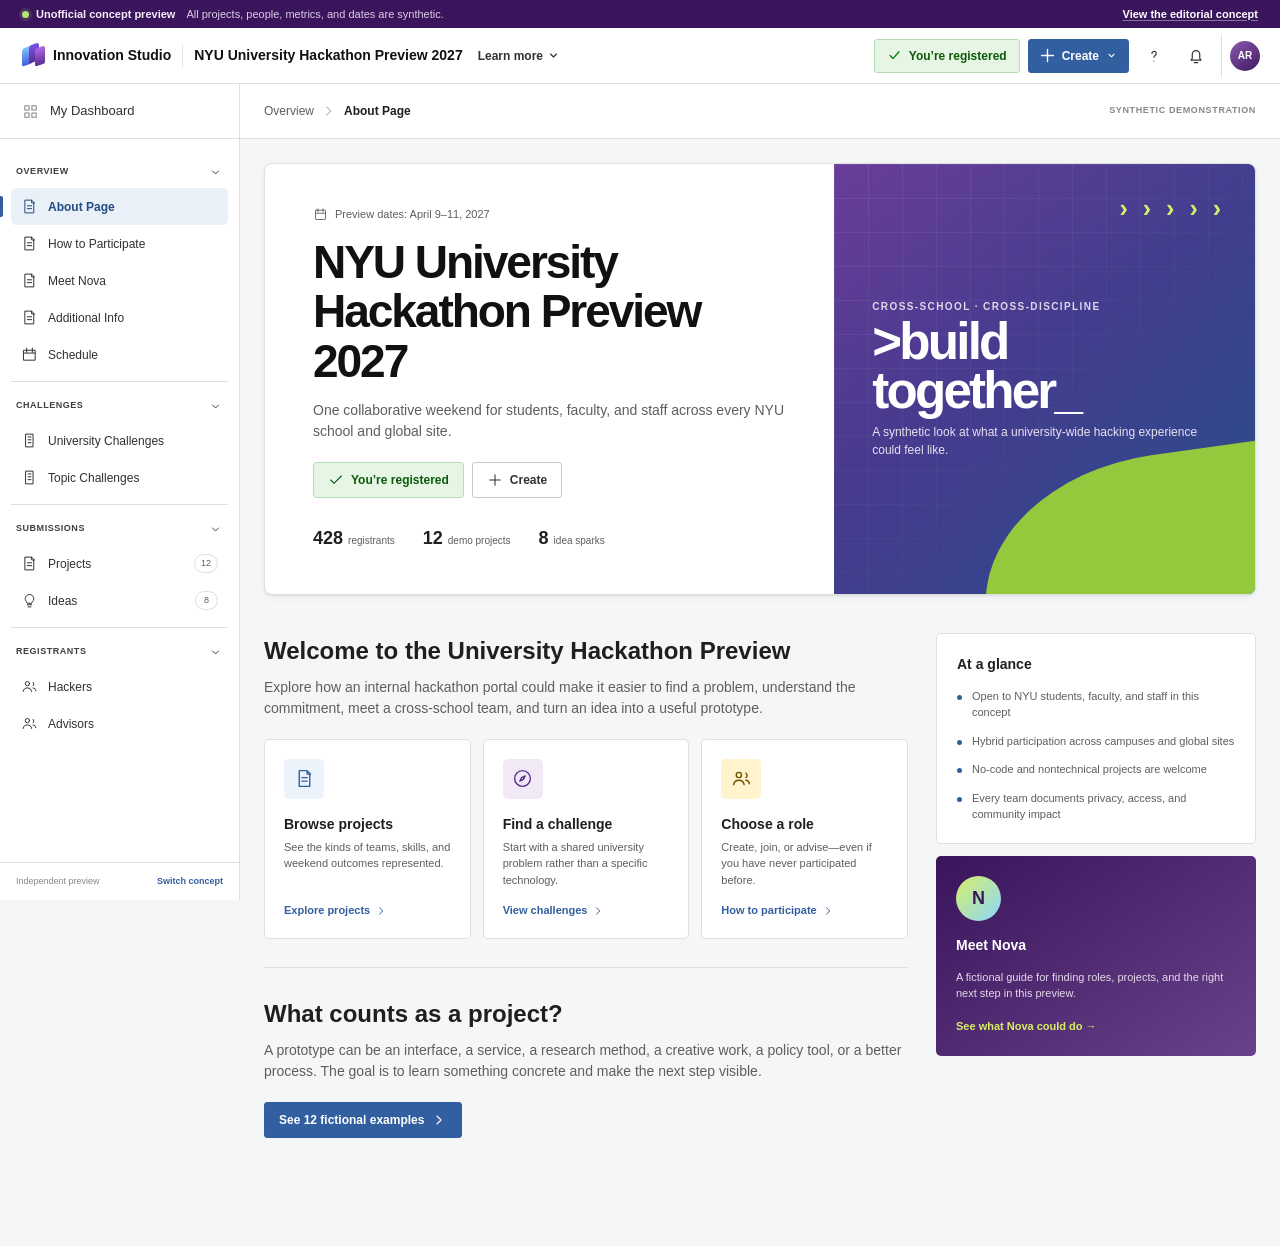
==== studio/index.html @ 0cbf2400 "Add portal-style hackathon concept Create a second, enterprise-style experience inspired by the supp" ====
<!doctype html>
<html lang="en">
  <head>
    <meta charset="UTF-8" />
    <meta name="viewport" content="width=device-width, initial-scale=1.0" />
    <meta
      name="description"
      content="An unofficial, synthetic portal-style preview of a university-wide NYU hackathon."
    />
    <meta name="theme-color" content="#ffffff" />
    <meta property="og:title" content="NYU University Hackathon — Portal Concept" />
    <meta
      property="og:description"
      content="See how a cross-NYU hackathon portal could help people discover challenges, projects, teams, and ways to participate."
    />
    <meta property="og:type" content="website" />
    <meta
      property="og:url"
      content="https://yorkerhodes3.github.io/nyu-violet-lab-preview/studio/"
    />
    <link rel="icon" href="../public/favicon.svg" type="image/svg+xml" />
    <link rel="stylesheet" href="./portal.css" />
    <title>NYU University Hackathon — Portal Concept</title>
    <script src="../app.js" defer></script>
    <script src="./portal.js" defer></script>
  </head>
  <body>
    <a class="skip-link" href="#portal-content">Skip to content</a>

    <div class="concept-strip">
      <span class="concept-strip__status">
        <span class="concept-strip__dot" aria-hidden="true"></span>
        Unofficial concept preview
      </span>
      <span class="concept-strip__detail">All projects, people, metrics, and dates are synthetic.</span>
      <a href="../">View the editorial concept</a>
    </div>

    <header class="portal-header">
      <div class="portal-header__identity">
        <a class="studio-brand" href="#overview" data-route-link="overview" aria-label="Innovation Studio home">
          <span class="studio-brand__mark" aria-hidden="true">
            <i></i><i></i><i></i>
          </span>
          <strong>Innovation Studio</strong>
        </a>
        <span class="header-divider" aria-hidden="true"></span>
        <span class="event-title">NYU University Hackathon Preview 2027</span>
        <button class="learn-menu" type="button">
          Learn more
          <svg viewBox="0 0 20 20" aria-hidden="true"><path d="m6 8 4 4 4-4" /></svg>
        </button>
      </div>

      <div class="portal-header__actions">
        <span class="registered-pill">
          <svg viewBox="0 0 20 20" aria-hidden="true"><path d="m4 10 4 4 8-9" /></svg>
          You’re registered
        </span>
        <button class="create-button" type="button">
          <svg viewBox="0 0 20 20" aria-hidden="true"><path d="M10 3v14M3 10h14" /></svg>
          Create
          <svg class="create-button__chevron" viewBox="0 0 20 20" aria-hidden="true"><path d="m6 8 4 4 4-4" /></svg>
        </button>
        <button class="header-icon" type="button" data-demo-action="help" aria-label="Help">
          <svg viewBox="0 0 24 24" aria-hidden="true">
            <path d="M9.5 9a2.6 2.6 0 1 1 4.1 2.1c-1.2.8-1.6 1.4-1.6 2.4M12 18h.01" />
          </svg>
        </button>
        <button class="header-icon" type="button" data-demo-action="notifications" aria-label="Notifications">
          <svg viewBox="0 0 24 24" aria-hidden="true">
            <path d="M6 17h12l-1.5-2.2V10a4.5 4.5 0 0 0-9 0v4.8L6 17ZM10 20h4" />
          </svg>
        </button>
        <button class="profile-button" type="button" data-demo-action="profile">
          <span class="profile-avatar" aria-hidden="true">AR</span>
          <span class="profile-copy">
            <strong>Alex Rivera</strong>
            <small>Fictional profile</small>
          </span>
          <svg viewBox="0 0 20 20" aria-hidden="true"><path d="m6 8 4 4 4-4" /></svg>
        </button>
        <button
          class="mobile-nav-button"
          type="button"
          aria-label="Open navigation"
          aria-expanded="false"
          aria-controls="portal-sidebar"
        >
          <span></span><span></span><span></span>
        </button>
      </div>
    </header>

    <div class="mobile-nav-backdrop" hidden></div>
    <aside class="portal-sidebar" id="portal-sidebar" aria-label="Hackathon navigation">
      <button class="dashboard-link" type="button" data-route="overview">
        <svg viewBox="0 0 24 24" aria-hidden="true">
          <path d="M4 4h6v6H4zM14 4h6v6h-6zM4 14h6v6H4zM14 14h6v6h-6z" />
        </svg>
        My Dashboard
      </button>

      <nav>
        <section class="nav-section">
          <button class="nav-section__heading" type="button" aria-expanded="true">
            Overview
            <svg viewBox="0 0 20 20" aria-hidden="true"><path d="m6 8 4 4 4-4" /></svg>
          </button>
          <div class="nav-section__items">
            <button class="portal-nav-link is-active" type="button" data-route="overview">
              <svg viewBox="0 0 24 24" aria-hidden="true"><path d="M6 3h9l3 3v15H6zM15 3v4h4M9 11h6M9 15h6" /></svg>
              About Page
            </button>
            <button class="portal-nav-link" type="button" data-route="participate">
              <svg viewBox="0 0 24 24" aria-hidden="true"><path d="M6 3h9l3 3v15H6zM15 3v4h4M9 11h6M9 15h6" /></svg>
              How to Participate
            </button>
            <button class="portal-nav-link" type="button" data-route="guide">
              <svg viewBox="0 0 24 24" aria-hidden="true"><path d="M6 3h9l3 3v15H6zM15 3v4h4M9 11h6M9 15h6" /></svg>
              Meet Nova
            </button>
            <button class="portal-nav-link" type="button" data-route="rules">
              <svg viewBox="0 0 24 24" aria-hidden="true"><path d="M6 3h9l3 3v15H6zM15 3v4h4M9 11h6M9 15h6" /></svg>
              Additional Info
            </button>
            <button class="portal-nav-link" type="button" data-route="schedule">
              <svg viewBox="0 0 24 24" aria-hidden="true"><path d="M4 6h16v14H4zM8 3v6M16 3v6M4 10h16" /></svg>
              Schedule
            </button>
          </div>
        </section>

        <section class="nav-section">
          <button class="nav-section__heading" type="button" aria-expanded="true">
            Challenges
            <svg viewBox="0 0 20 20" aria-hidden="true"><path d="m6 8 4 4 4-4" /></svg>
          </button>
          <div class="nav-section__items">
            <button class="portal-nav-link" type="button" data-route="challenges">
              <svg viewBox="0 0 24 24" aria-hidden="true"><path d="M7 3h10v18H7zM10 7h4M10 11h4M10 15h4" /></svg>
              University Challenges
            </button>
            <button class="portal-nav-link" type="button" data-route="topics">
              <svg viewBox="0 0 24 24" aria-hidden="true"><path d="M7 3h10v18H7zM10 7h4M10 11h4M10 15h4" /></svg>
              Topic Challenges
            </button>
          </div>
        </section>

        <section class="nav-section">
          <button class="nav-section__heading" type="button" aria-expanded="true">
            Submissions
            <svg viewBox="0 0 20 20" aria-hidden="true"><path d="m6 8 4 4 4-4" /></svg>
          </button>
          <div class="nav-section__items">
            <button class="portal-nav-link" type="button" data-route="projects">
              <svg viewBox="0 0 24 24" aria-hidden="true"><path d="M6 3h9l3 3v15H6zM15 3v4h4M9 11h6M9 15h6" /></svg>
              Projects
              <span>12</span>
            </button>
            <button class="portal-nav-link" type="button" data-route="ideas">
              <svg viewBox="0 0 24 24" aria-hidden="true"><path d="M9 18h6M10 21h4M8 14c-1.3-1.1-2-2.8-2-4.5a6 6 0 0 1 12 0c0 1.8-.8 3.5-2 4.5-.8.7-1 1.3-1 2H9c0-.7-.2-1.3-1-2Z" /></svg>
              Ideas
              <span>8</span>
            </button>
          </div>
        </section>

        <section class="nav-section">
          <button class="nav-section__heading" type="button" aria-expanded="true">
            Registrants
            <svg viewBox="0 0 20 20" aria-hidden="true"><path d="m6 8 4 4 4-4" /></svg>
          </button>
          <div class="nav-section__items">
            <button class="portal-nav-link" type="button" data-route="people">
              <svg viewBox="0 0 24 24" aria-hidden="true">
                <circle cx="9" cy="8" r="3" /><path d="M3 19c.6-3.2 2.4-5 6-5s5.4 1.8 6 5M17 6a3 3 0 0 1 0 5M17 14c2.4.2 3.7 1.7 4 4" />
              </svg>
              Hackers
            </button>
            <button class="portal-nav-link" type="button" data-route="advisors">
              <svg viewBox="0 0 24 24" aria-hidden="true">
                <circle cx="9" cy="8" r="3" /><path d="M3 19c.6-3.2 2.4-5 6-5s5.4 1.8 6 5M17 6a3 3 0 0 1 0 5M17 14c2.4.2 3.7 1.7 4 4" />
              </svg>
              Advisors
            </button>
          </div>
        </section>
      </nav>

      <div class="sidebar-footer">
        <span>Independent preview</span>
        <a href="../">Switch concept</a>
      </div>
    </aside>

    <main class="portal-main" id="portal-content">
      <div class="breadcrumb-bar" aria-label="Breadcrumb">
        <div id="breadcrumbs"></div>
        <span class="demo-label">Synthetic demonstration</span>
      </div>
      <div class="portal-view" id="portal-view" aria-live="polite"></div>
    </main>

    <dialog class="portal-dialog" id="create-dialog" aria-labelledby="create-dialog-title">
      <button class="dialog-close" type="button" aria-label="Close dialog">
        <svg viewBox="0 0 24 24" aria-hidden="true"><path d="m6 6 12 12M18 6 6 18" /></svg>
      </button>
      <span class="dialog-eyebrow">Create — preview</span>
      <h2 id="create-dialog-title">What would you like to start?</h2>
      <p>This demonstration shows the entry points without creating or sending anything.</p>
      <div class="create-options">
        <button type="button" data-create-type="project">
          <span class="create-options__icon">
            <svg viewBox="0 0 24 24" aria-hidden="true"><path d="M12 4v16M4 12h16" /></svg>
          </span>
          <span><strong>New project</strong><small>Bring a weekend-sized problem and invite a team.</small></span>
          <svg viewBox="0 0 24 24" aria-hidden="true"><path d="m9 18 6-6-6-6" /></svg>
        </button>
        <button type="button" data-create-type="idea">
          <span class="create-options__icon create-options__icon--idea">
            <svg viewBox="0 0 24 24" aria-hidden="true"><path d="M9 18h6M10 21h4M8 14c-1.3-1.1-2-2.8-2-4.5a6 6 0 0 1 12 0c0 1.8-.8 3.5-2 4.5-.8.7-1 1.3-1 2H9c0-.7-.2-1.3-1-2Z" /></svg>
          </span>
          <span><strong>New idea</strong><small>Share a spark that another team could develop.</small></span>
          <svg viewBox="0 0 24 24" aria-hidden="true"><path d="m9 18 6-6-6-6" /></svg>
        </button>
      </div>
      <p class="dialog-footnote">All actions in this concept are illustrative.</p>
    </dialog>

    <dialog
      class="portal-dialog portal-dialog--project"
      id="project-dialog"
      aria-labelledby="portal-project-dialog-title"
    >
      <button class="dialog-close" type="button" aria-label="Close project details">
        <svg viewBox="0 0 24 24" aria-hidden="true"><path d="m6 6 12 12M18 6 6 18" /></svg>
      </button>
      <div id="project-dialog-content"></div>
    </dialog>

    <div class="portal-toast" role="status" aria-live="polite">
      <svg viewBox="0 0 24 24" aria-hidden="true"><path d="m5 12 4 4L19 6" /></svg>
      <span></span>
    </div>
  </body>
</html>
---- studio/portal.css ----
:root {
  --brand: #5c2d91;
  --brand-dark: #3b155c;
  --brand-soft: #f1eaf6;
  --blue: #315f9f;
  --blue-dark: #244b82;
  --blue-soft: #edf3fb;
  --green: #107c10;
  --green-soft: #e7f5e5;
  --amber: #a15c00;
  --amber-soft: #fff4ce;
  --ink: #201f1e;
  --text: #323130;
  --muted: #605e5c;
  --quiet: #8a8886;
  --line: #e1dfdd;
  --line-strong: #c8c6c4;
  --canvas: #f5f6f8;
  --white: #ffffff;
  --strip-height: 28px;
  --header-height: 56px;
  --sidebar-width: 240px;
  --shadow-sm: 0 1px 2px rgba(0, 0, 0, 0.08), 0 3px 10px rgba(0, 0, 0, 0.04);
  --shadow-md: 0 8px 28px rgba(20, 10, 30, 0.13);
}

* {
  box-sizing: border-box;
}

html {
  scroll-behavior: smooth;
}

body {
  margin: 0;
  color: var(--text);
  background: var(--canvas);
  font-family: "Segoe UI", Arial, sans-serif;
  font-size: 14px;
  line-height: 1.5;
  -webkit-font-smoothing: antialiased;
}

body.dialog-open,
body.mobile-nav-open {
  overflow: hidden;
}

button,
input,
select {
  color: inherit;
  font: inherit;
}

button,
a {
  -webkit-tap-highlight-color: transparent;
}

button {
  cursor: pointer;
}

a {
  color: inherit;
  text-decoration: none;
}

svg {
  display: block;
}

.skip-link {
  position: fixed;
  z-index: 1000;
  top: 4px;
  left: 8px;
  padding: 7px 12px;
  color: #fff;
  background: #000;
  transform: translateY(-140%);
}

.skip-link:focus {
  transform: translateY(0);
}

.portal-visually-hidden {
  position: absolute;
  width: 1px;
  height: 1px;
  padding: 0;
  margin: -1px;
  overflow: hidden;
  clip: rect(0, 0, 0, 0);
  white-space: nowrap;
  border: 0;
}

.concept-strip {
  position: fixed;
  z-index: 100;
  top: 0;
  right: 0;
  left: 0;
  display: flex;
  align-items: center;
  height: var(--strip-height);
  padding: 0 22px;
  color: #f4eef8;
  background: var(--brand-dark);
  font-size: 11px;
  gap: 11px;
}

.concept-strip__status {
  display: inline-flex;
  align-items: center;
  font-weight: 700;
  gap: 7px;
}

.concept-strip__dot {
  width: 7px;
  height: 7px;
  background: #b6e37a;
  border-radius: 50%;
  box-shadow: 0 0 0 3px rgba(182, 227, 122, 0.13);
}

.concept-strip__detail {
  color: #dbcee5;
}

.concept-strip a {
  margin-left: auto;
  color: #fff;
  font-weight: 600;
  text-decoration: underline;
  text-decoration-color: rgba(255, 255, 255, 0.4);
  text-underline-offset: 2px;
}

.concept-strip a:hover {
  text-decoration-color: #fff;
}

.portal-header {
  position: fixed;
  z-index: 90;
  top: var(--strip-height);
  right: 0;
  left: 0;
  display: flex;
  align-items: center;
  justify-content: space-between;
  height: var(--header-height);
  padding: 0 18px 0 22px;
  background: rgba(255, 255, 255, 0.97);
  border-bottom: 1px solid var(--line);
  backdrop-filter: blur(12px);
}

.portal-header__identity,
.portal-header__actions,
.studio-brand,
.profile-button {
  display: flex;
  align-items: center;
}

.portal-header__identity {
  min-width: 0;
  gap: 11px;
}

.studio-brand {
  flex: 0 0 auto;
  gap: 8px;
}

.studio-brand__mark {
  position: relative;
  display: block;
  width: 23px;
  height: 23px;
}

.studio-brand__mark i {
  position: absolute;
  width: 10px;
  height: 18px;
  background: linear-gradient(180deg, #7952e8, #5c2d91);
  border-radius: 3px 3px 2px 2px;
  transform: skewY(-18deg);
}

.studio-brand__mark i:nth-child(1) {
  top: 3px;
  left: 0;
  background: linear-gradient(180deg, #7fc5ff, #4659dd);
}

.studio-brand__mark i:nth-child(2) {
  top: 0;
  left: 7px;
}

.studio-brand__mark i:nth-child(3) {
  top: 3px;
  right: 0;
  background: linear-gradient(180deg, #af69e8, #5c2d91);
}

.studio-brand strong {
  color: #111;
  font-size: 14px;
  font-weight: 650;
  white-space: nowrap;
}

.header-divider {
  width: 1px;
  height: 22px;
  background: var(--line);
}

.event-title {
  overflow: hidden;
  color: #111;
  font-weight: 650;
  text-overflow: ellipsis;
  white-space: nowrap;
}

.learn-menu {
  display: inline-flex;
  align-items: center;
  padding: 6px 4px;
  color: var(--text);
  background: transparent;
  border: 0;
  font-size: 12px;
  font-weight: 600;
  gap: 3px;
}

.learn-menu:hover {
  color: var(--brand);
}

.learn-menu svg,
.profile-button > svg {
  width: 15px;
  fill: none;
  stroke: currentColor;
  stroke-linecap: round;
  stroke-linejoin: round;
  stroke-width: 1.5;
}

.portal-header__actions {
  flex: 0 0 auto;
  gap: 8px;
}

.registered-pill {
  display: inline-flex;
  align-items: center;
  height: 34px;
  padding: 0 12px;
  color: #0b5a0b;
  background: var(--green-soft);
  border: 1px solid #b7ddb4;
  border-radius: 3px;
  font-size: 12px;
  font-weight: 600;
  gap: 7px;
}

.registered-pill svg {
  width: 15px;
  fill: none;
  stroke: var(--green);
  stroke-linecap: round;
  stroke-linejoin: round;
  stroke-width: 1.7;
}

.create-button {
  display: inline-flex;
  align-items: center;
  height: 34px;
  padding: 0 10px;
  color: #fff;
  background: var(--blue);
  border: 1px solid var(--blue);
  border-radius: 3px;
  font-size: 12px;
  font-weight: 650;
  gap: 6px;
}

.create-button:hover {
  background: var(--blue-dark);
}

.create-button svg {
  width: 17px;
  fill: none;
  stroke: currentColor;
  stroke-linecap: round;
  stroke-linejoin: round;
  stroke-width: 1.6;
}

.create-button .create-button__chevron {
  width: 13px;
}

.header-icon {
  display: grid;
  width: 34px;
  height: 34px;
  padding: 0;
  color: var(--text);
  background: transparent;
  border: 0;
  border-radius: 3px;
  place-items: center;
}

.header-icon:hover {
  background: var(--canvas);
}

.header-icon svg {
  width: 20px;
  fill: none;
  stroke: currentColor;
  stroke-linecap: round;
  stroke-linejoin: round;
  stroke-width: 1.4;
}

.profile-button {
  height: 42px;
  padding: 0 2px 0 8px;
  background: transparent;
  border: 0;
  border-left: 1px solid var(--line);
  gap: 7px;
}

.profile-button:hover {
  background: var(--canvas);
}

.profile-avatar {
  display: grid;
  width: 30px;
  height: 30px;
  color: #fff;
  background: linear-gradient(145deg, #8b5bb1, #3e175d);
  border-radius: 50%;
  font-size: 10px;
  font-weight: 700;
  place-items: center;
}

.profile-copy {
  display: flex;
  align-items: flex-start;
  flex-direction: column;
}

.profile-copy strong {
  font-size: 11px;
  font-weight: 650;
  line-height: 1.2;
}

.profile-copy small {
  color: var(--quiet);
  font-size: 9px;
}

.mobile-nav-button {
  display: none;
  width: 36px;
  height: 36px;
  padding: 8px;
  background: #fff;
  border: 1px solid var(--line);
  border-radius: 3px;
}

.mobile-nav-button span {
  display: block;
  width: 18px;
  height: 1.5px;
  margin: 3.5px auto;
  background: var(--text);
}

.mobile-nav-backdrop {
  position: fixed;
  z-index: 75;
  inset: calc(var(--strip-height) + var(--header-height)) 0 0 0;
  background: rgba(0, 0, 0, 0.35);
}

.portal-sidebar {
  position: fixed;
  z-index: 80;
  top: calc(var(--strip-height) + var(--header-height));
  bottom: 0;
  left: 0;
  display: flex;
  width: var(--sidebar-width);
  overflow: hidden auto;
  background: #fff;
  border-right: 1px solid var(--line);
  flex-direction: column;
}

.dashboard-link {
  display: flex;
  align-items: center;
  min-height: 55px;
  padding: 0 22px;
  color: var(--text);
  background: #fff;
  border: 0;
  border-bottom: 1px solid var(--line);
  font-size: 13px;
  gap: 11px;
}

.dashboard-link:hover {
  background: var(--canvas);
}

.dashboard-link svg {
  width: 17px;
  fill: none;
  stroke: var(--quiet);
  stroke-linecap: round;
  stroke-linejoin: round;
  stroke-width: 1.5;
}

.portal-sidebar nav {
  padding: 9px 11px 20px;
}

.nav-section {
  padding-top: 8px;
  border-bottom: 1px solid var(--line);
}

.nav-section:last-child {
  border-bottom: 0;
}

.nav-section__heading {
  display: flex;
  align-items: center;
  justify-content: space-between;
  width: 100%;
  min-height: 32px;
  padding: 0 5px;
  color: #413f3d;
  background: transparent;
  border: 0;
  font-size: 9px;
  font-weight: 700;
  letter-spacing: 0.06em;
  text-transform: uppercase;
}

.nav-section__heading svg {
  width: 15px;
  fill: none;
  stroke: currentColor;
  stroke-linecap: round;
  stroke-linejoin: round;
  stroke-width: 1.3;
  transition: transform 140ms ease;
}

.nav-section__heading[aria-expanded="false"] svg {
  transform: rotate(-90deg);
}

.nav-section__items {
  padding-bottom: 8px;
}

.nav-section__items[hidden] {
  display: none;
}

.portal-nav-link {
  position: relative;
  display: flex;
  align-items: center;
  width: 100%;
  min-height: 37px;
  padding: 0 10px;
  color: var(--text);
  background: transparent;
  border: 0;
  border-radius: 5px;
  font-size: 12px;
  text-align: left;
  gap: 10px;
}

.portal-nav-link::before {
  position: absolute;
  top: 8px;
  bottom: 8px;
  left: -11px;
  width: 3px;
  background: transparent;
  border-radius: 0 2px 2px 0;
  content: "";
}

.portal-nav-link:hover {
  color: var(--blue-dark);
  background: #f5f7fb;
}

.portal-nav-link.is-active {
  color: var(--blue-dark);
  background: #eaf0f8;
  font-weight: 600;
}

.portal-nav-link.is-active::before {
  background: var(--blue);
}

.portal-nav-link svg {
  width: 17px;
  flex: 0 0 17px;
  fill: none;
  stroke: currentColor;
  stroke-linecap: round;
  stroke-linejoin: round;
  stroke-width: 1.4;
}

.portal-nav-link > span {
  min-width: 23px;
  margin-left: auto;
  padding: 0 6px;
  color: var(--muted);
  background: rgba(255, 255, 255, 0.8);
  border: 1px solid var(--line);
  border-radius: 10px;
  font-size: 9px;
  line-height: 17px;
  text-align: center;
}

.sidebar-footer {
  display: flex;
  align-items: center;
  justify-content: space-between;
  margin-top: auto;
  padding: 12px 16px;
  color: var(--quiet);
  border-top: 1px solid var(--line);
  font-size: 9px;
}

.sidebar-footer a {
  color: var(--blue);
  font-weight: 600;
}

.portal-main {
  min-height: calc(100vh - var(--strip-height) - var(--header-height));
  margin-top: calc(var(--strip-height) + var(--header-height));
  margin-left: var(--sidebar-width);
}

.breadcrumb-bar {
  position: sticky;
  z-index: 35;
  top: calc(var(--strip-height) + var(--header-height));
  display: flex;
  align-items: center;
  justify-content: space-between;
  height: 55px;
  padding: 0 24px;
  background: rgba(255, 255, 255, 0.96);
  border-bottom: 1px solid var(--line);
  backdrop-filter: blur(9px);
}

#breadcrumbs {
  display: flex;
  align-items: center;
  color: var(--muted);
  font-size: 12px;
  gap: 8px;
}

#breadcrumbs svg {
  width: 14px;
  fill: none;
  stroke: var(--quiet);
  stroke-linecap: round;
  stroke-linejoin: round;
  stroke-width: 1.5;
}

#breadcrumbs strong {
  color: var(--ink);
  font-weight: 650;
}

.demo-label {
  color: var(--quiet);
  font-size: 9px;
  font-weight: 650;
  letter-spacing: 0.07em;
  text-transform: uppercase;
}

.portal-view {
  min-height: calc(100vh - var(--strip-height) - var(--header-height) - 55px);
}

.view-container {
  max-width: 1540px;
  margin: 0 auto;
  padding: 30px 24px 62px;
}

.page-heading {
  display: flex;
  align-items: flex-end;
  justify-content: space-between;
  margin-bottom: 28px;
  gap: 30px;
}

.page-heading h1 {
  margin: 0 0 9px;
  color: var(--ink);
  font-size: 26px;
  font-weight: 600;
  letter-spacing: -0.025em;
  line-height: 1.2;
}

.page-heading p {
  max-width: 760px;
  margin: 0;
  color: var(--muted);
  font-size: 13px;
}

.synthetic-note {
  display: inline-flex;
  align-items: center;
  flex: 0 0 auto;
  min-height: 32px;
  padding: 0 11px;
  color: #6d4a00;
  background: var(--amber-soft);
  border: 1px solid #e6d18a;
  border-radius: 3px;
  font-size: 10px;
  font-weight: 600;
  gap: 6px;
}

.synthetic-note svg {
  width: 15px;
  fill: none;
  stroke: currentColor;
  stroke-linecap: round;
  stroke-linejoin: round;
  stroke-width: 1.6;
}

.overview-view {
  padding: 24px;
}

.event-hero {
  display: grid;
  min-height: 320px;
  overflow: hidden;
  background: #fff;
  border: 1px solid var(--line);
  border-radius: 8px;
  box-shadow: var(--shadow-sm);
  grid-template-columns: minmax(520px, 1.25fr) minmax(380px, 0.75fr);
}

.event-hero__content {
  display: flex;
  justify-content: center;
  padding: 42px 48px;
  flex-direction: column;
}

.event-date {
  display: inline-flex;
  align-items: center;
  margin-bottom: 15px;
  color: var(--muted);
  font-size: 11px;
  gap: 7px;
}

.event-date svg {
  width: 15px;
  fill: none;
  stroke: currentColor;
  stroke-linecap: round;
  stroke-linejoin: round;
  stroke-width: 1.4;
}

.event-hero h1 {
  margin: 0;
  color: #111;
  font-size: clamp(32px, 3.6vw, 49px);
  font-weight: 650;
  letter-spacing: -0.045em;
  line-height: 1.08;
}

.event-hero__subtitle {
  max-width: 680px;
  margin: 13px 0 20px;
  color: var(--muted);
  font-size: 14px;
}

.event-hero__actions {
  display: flex;
  gap: 8px;
}

.portal-button {
  display: inline-flex;
  align-items: center;
  justify-content: center;
  min-height: 36px;
  padding: 0 14px;
  border: 1px solid transparent;
  border-radius: 3px;
  font-size: 12px;
  font-weight: 650;
  gap: 7px;
}

.portal-button svg {
  width: 16px;
  fill: none;
  stroke: currentColor;
  stroke-linecap: round;
  stroke-linejoin: round;
  stroke-width: 1.6;
}

.portal-button--primary {
  color: #fff;
  background: var(--blue);
  border-color: var(--blue);
}

.portal-button--primary:hover {
  background: var(--blue-dark);
}

.portal-button--secondary {
  color: var(--text);
  background: #fff;
  border-color: var(--line-strong);
}

.portal-button--secondary:hover {
  background: var(--canvas);
}

.portal-button--registered {
  color: #0b5a0b;
  background: var(--green-soft);
  border-color: #b7ddb4;
}

.event-metrics {
  display: flex;
  margin-top: 27px;
  gap: 28px;
}

.event-metrics div {
  display: flex;
  align-items: baseline;
  gap: 5px;
}

.event-metrics strong {
  color: var(--ink);
  font-size: 18px;
}

.event-metrics span {
  color: var(--muted);
  font-size: 10px;
}

.event-hero__art {
  position: relative;
  display: flex;
  justify-content: center;
  padding: 38px;
  overflow: hidden;
  color: #fff;
  background:
    linear-gradient(145deg, rgba(255, 255, 255, 0.08), transparent 45%),
    linear-gradient(135deg, #5c2d91, #274e8b);
  flex-direction: column;
}

.event-hero__art::before {
  position: absolute;
  inset: 0;
  background-image:
    linear-gradient(rgba(255, 255, 255, 0.08) 1px, transparent 1px),
    linear-gradient(90deg, rgba(255, 255, 255, 0.08) 1px, transparent 1px);
  background-size: 34px 34px;
  content: "";
  mask-image: linear-gradient(135deg, #000, transparent 80%);
}

.event-hero__art::after {
  position: absolute;
  right: -100px;
  bottom: -130px;
  width: 370px;
  height: 270px;
  background: #95c93d;
  border-radius: 50% 0 0;
  content: "";
  transform: rotate(-8deg);
}

.hero-chevron-row {
  position: absolute;
  z-index: 1;
  top: 26px;
  right: 30px;
  color: #d7ef66;
  font-size: 25px;
  font-weight: 800;
  letter-spacing: 0.16em;
}

.event-hero__art p,
.event-hero__art strong,
.event-hero__art small {
  position: relative;
  z-index: 1;
}

.event-hero__art small {
  color: #e1d7ea;
  font-size: 10px;
  font-weight: 700;
  letter-spacing: 0.14em;
  text-transform: uppercase;
}

.event-hero__art strong {
  margin: 4px 0 7px;
  font-size: clamp(36px, 4vw, 58px);
  font-weight: 650;
  letter-spacing: -0.055em;
  line-height: 0.95;
}

.event-hero__art p {
  max-width: 340px;
  margin: 0;
  color: #e8e1ee;
  font-size: 12px;
}

.overview-body {
  display: grid;
  max-width: 1540px;
  margin: 0 auto;
  padding: 38px 0 56px;
  grid-template-columns: minmax(0, 1fr) 320px;
  gap: 28px;
}

.overview-main {
  min-width: 0;
}

.overview-section {
  padding-bottom: 28px;
}

.overview-section + .overview-section {
  padding-top: 28px;
  border-top: 1px solid var(--line);
}

.overview-section h2 {
  margin: 0 0 8px;
  color: var(--ink);
  font-size: 24px;
  font-weight: 600;
}

.overview-section > p {
  max-width: 900px;
  margin: 0 0 20px;
  color: var(--muted);
}

.quick-start-grid {
  display: grid;
  grid-template-columns: repeat(3, minmax(0, 1fr));
  gap: 12px;
}

.quick-start-card {
  display: flex;
  min-height: 165px;
  padding: 19px;
  background: #fff;
  border: 1px solid var(--line);
  border-radius: 5px;
  flex-direction: column;
  transition:
    box-shadow 150ms ease,
    border-color 150ms ease;
}

.quick-start-card:hover {
  border-color: #b8c8df;
  box-shadow: var(--shadow-sm);
}

.quick-start-card__icon {
  display: grid;
  width: 40px;
  height: 40px;
  margin-bottom: 15px;
  color: var(--blue);
  background: var(--blue-soft);
  border-radius: 5px;
  place-items: center;
}

.quick-start-card:nth-child(2) .quick-start-card__icon {
  color: var(--brand);
  background: var(--brand-soft);
}

.quick-start-card:nth-child(3) .quick-start-card__icon {
  color: #6e5400;
  background: var(--amber-soft);
}

.quick-start-card__icon svg {
  width: 21px;
  fill: none;
  stroke: currentColor;
  stroke-linecap: round;
  stroke-linejoin: round;
  stroke-width: 1.6;
}

.quick-start-card h3 {
  margin: 0 0 4px;
  color: var(--ink);
  font-size: 14px;
}

.quick-start-card p {
  margin: 0 0 14px;
  color: var(--muted);
  font-size: 11px;
}

.quick-start-card button {
  display: inline-flex;
  align-items: center;
  align-self: flex-start;
  margin-top: auto;
  padding: 0;
  color: var(--blue);
  background: none;
  border: 0;
  font-size: 11px;
  font-weight: 650;
  gap: 4px;
}

.quick-start-card button:hover {
  text-decoration: underline;
}

.quick-start-card button svg {
  width: 14px;
  fill: none;
  stroke: currentColor;
  stroke-width: 1.7;
}

.overview-aside {
  display: flex;
  gap: 12px;
  flex-direction: column;
}

.info-panel {
  padding: 20px;
  background: #fff;
  border: 1px solid var(--line);
  border-radius: 5px;
}

.info-panel h3 {
  margin: 0 0 13px;
  color: var(--ink);
  font-size: 14px;
}

.info-panel ul {
  display: grid;
  margin: 0;
  padding: 0;
  list-style: none;
  gap: 12px;
}

.info-panel li {
  position: relative;
  padding-left: 15px;
  color: var(--muted);
  font-size: 11px;
}

.info-panel li::before {
  position: absolute;
  top: 7px;
  left: 0;
  width: 5px;
  height: 5px;
  background: var(--blue);
  border-radius: 50%;
  content: "";
}

.info-panel--nova {
  color: #fff;
  background: linear-gradient(145deg, var(--brand-dark), #68438a);
  border: 0;
}

.info-panel--nova h3 {
  color: #fff;
}

.nova-avatar {
  display: grid;
  width: 45px;
  height: 45px;
  margin-bottom: 14px;
  color: var(--brand-dark);
  background: linear-gradient(135deg, #d7ef66, #8cd7ff);
  border-radius: 50%;
  font-size: 18px;
  font-weight: 700;
  place-items: center;
}

.info-panel--nova p {
  margin: 0 0 13px;
  color: #e4d9ea;
  font-size: 11px;
}

.info-panel--nova button {
  padding: 0;
  color: #d7ef66;
  background: none;
  border: 0;
  font-size: 11px;
  font-weight: 650;
}

.project-tools {
  margin-bottom: 18px;
}

.portal-search-row {
  display: grid;
  grid-template-columns: 1fr auto auto;
  gap: 9px;
}

.portal-search {
  display: flex;
  align-items: center;
  height: 40px;
  padding: 0 12px;
  background: #fff;
  border: 1px solid var(--line-strong);
  border-radius: 3px;
  gap: 8px;
}

.portal-search:focus-within {
  border-color: var(--blue);
  box-shadow: 0 0 0 1px var(--blue);
}

.portal-search svg {
  width: 17px;
  flex: 0 0 17px;
  fill: none;
  stroke: var(--muted);
  stroke-linecap: round;
  stroke-width: 1.5;
}

.portal-search input {
  width: 100%;
  height: 100%;
  background: transparent;
  border: 0;
  outline: 0;
}

.portal-search input::placeholder {
  color: var(--quiet);
}

.portal-filter-button {
  display: inline-flex;
  align-items: center;
  justify-content: center;
  min-width: 92px;
  padding: 0 12px;
  background: #fff;
  border: 1px solid var(--line-strong);
  border-radius: 3px;
  font-size: 12px;
  gap: 6px;
}

.portal-filter-button:hover {
  background: var(--canvas);
}

.portal-filter-button svg {
  width: 16px;
  fill: none;
  stroke: currentColor;
  stroke-linecap: round;
  stroke-linejoin: round;
  stroke-width: 1.5;
}

.portal-filter-button span {
  display: grid;
  min-width: 18px;
  height: 18px;
  color: #fff;
  background: var(--blue);
  border-radius: 9px;
  font-size: 9px;
  place-items: center;
}

.clear-search-button {
  color: var(--blue);
  background: transparent;
  border: 0;
  font-size: 11px;
  font-weight: 600;
}

.clear-search-button:hover {
  text-decoration: underline;
}

.portal-filter-panel {
  display: none;
  margin-top: 9px;
  padding: 15px;
  background: #fff;
  border: 1px solid var(--line);
  border-radius: 3px;
  box-shadow: var(--shadow-sm);
}

.portal-filter-panel.is-open {
  display: flex;
  flex-wrap: wrap;
  gap: 7px;
}

.portal-filter-chip {
  min-height: 30px;
  padding: 0 10px;
  color: var(--muted);
  background: #fff;
  border: 1px solid var(--line);
  border-radius: 16px;
  font-size: 10px;
}

.portal-filter-chip:hover {
  border-color: #a6b9d1;
}

.portal-filter-chip.is-active {
  color: #fff;
  background: var(--blue);
  border-color: var(--blue);
}

.project-result-bar {
  display: flex;
  align-items: center;
  justify-content: space-between;
  margin: 18px 0 13px;
}

.project-result-bar p {
  margin: 0;
  color: var(--muted);
  font-size: 11px;
}

.project-result-bar strong {
  color: var(--ink);
  font-size: 14px;
}

.project-result-bar label {
  display: flex;
  align-items: center;
  color: var(--muted);
  font-size: 10px;
  gap: 7px;
}

.project-result-bar select {
  height: 31px;
  padding: 0 28px 0 9px;
  background: #fff;
  border: 1px solid var(--line);
  border-radius: 3px;
  font-size: 10px;
}

.portal-project-grid {
  display: grid;
  grid-template-columns: repeat(4, minmax(0, 1fr));
  gap: 15px;
}

.portal-project-card {
  display: flex;
  min-width: 0;
  min-height: 430px;
  overflow: hidden;
  background: #fff;
  border: 1px solid var(--line);
  border-radius: 7px;
  box-shadow: var(--shadow-sm);
  flex-direction: column;
  transition:
    box-shadow 150ms ease,
    transform 150ms ease;
}

.portal-project-card:hover {
  box-shadow: var(--shadow-md);
  transform: translateY(-2px);
}

.portal-project-card__art {
  position: relative;
  height: 155px;
  overflow: hidden;
  color: var(--art-ink);
  background: var(--art-bg);
}

.portal-project-card__art::before {
  position: absolute;
  inset: 0;
  background-image:
    linear-gradient(rgba(255, 255, 255, 0.08) 1px, transparent 1px),
    linear-gradient(90deg, rgba(255, 255, 255, 0.08) 1px, transparent 1px);
  background-size: 25px 25px;
  content: "";
}

.portal-project-card__art::after {
  position: absolute;
  right: -44px;
  bottom: -75px;
  width: 175px;
  height: 175px;
  border: 30px solid var(--art-accent);
  border-radius: 50%;
  content: "";
}

.portal-project-card__symbol {
  position: absolute;
  z-index: 1;
  top: 23px;
  left: 22px;
  max-width: calc(100% - 75px);
  font-size: 46px;
  font-weight: 700;
  letter-spacing: -0.06em;
  line-height: 1;
}

.portal-project-card__symbol small {
  display: block;
  margin-top: 8px;
  overflow: hidden;
  font-size: 8px;
  font-weight: 700;
  letter-spacing: 0.12em;
  text-overflow: ellipsis;
  text-transform: uppercase;
  white-space: nowrap;
}

.project-bookmark {
  position: absolute;
  z-index: 2;
  top: 11px;
  right: 11px;
  display: grid;
  width: 31px;
  height: 31px;
  padding: 0;
  color: var(--art-ink);
  background: rgba(255, 255, 255, 0.18);
  border: 1px solid rgba(255, 255, 255, 0.4);
  border-radius: 50%;
  place-items: center;
  backdrop-filter: blur(6px);
}

.project-bookmark:hover,
.project-bookmark.is-saved {
  color: var(--brand-dark);
  background: #fff;
}

.project-bookmark svg {
  width: 15px;
  fill: none;
  stroke: currentColor;
  stroke-linecap: round;
  stroke-linejoin: round;
  stroke-width: 1.6;
}

.project-bookmark.is-saved svg {
  fill: currentColor;
}

.portal-project-card__body {
  display: flex;
  padding: 17px 17px 14px;
  flex: 1;
  flex-direction: column;
}

.card-status-row {
  display: flex;
  align-items: center;
  justify-content: space-between;
  margin-bottom: 8px;
  gap: 7px;
}

.card-status {
  display: inline-flex;
  align-items: center;
  min-height: 20px;
  padding: 0 7px;
  color: #0b5a0b;
  background: var(--green-soft);
  border-radius: 10px;
  font-size: 8px;
  font-weight: 700;
  text-transform: uppercase;
  gap: 4px;
}

.card-status::before {
  width: 5px;
  height: 5px;
  background: var(--green);
  border-radius: 50%;
  content: "";
}

.card-status--advisor {
  color: #754400;
  background: var(--amber-soft);
}

.card-status--advisor::before {
  background: #b26a00;
}

.card-challenge {
  overflow: hidden;
  color: var(--quiet);
  font-size: 8px;
  font-weight: 650;
  letter-spacing: 0.05em;
  text-overflow: ellipsis;
  text-transform: uppercase;
  white-space: nowrap;
}

.portal-project-card h2 {
  margin: 0 0 7px;
  color: var(--ink);
  font-size: 17px;
  font-weight: 600;
  letter-spacing: -0.02em;
  line-height: 1.2;
}

.portal-project-card__pitch {
  display: -webkit-box;
  margin: 0;
  overflow: hidden;
  color: var(--muted);
  font-size: 11px;
  line-height: 1.5;
  -webkit-box-orient: vertical;
  -webkit-line-clamp: 3;
}

.portal-tags {
  display: flex;
  flex-wrap: wrap;
  margin-top: 12px;
  gap: 4px;
}

.portal-tag {
  min-height: 20px;
  padding: 2px 7px;
  color: var(--muted);
  background: #f5f5f5;
  border: 1px solid var(--line);
  border-radius: 10px;
  font-size: 8px;
}

.portal-team {
  display: flex;
  align-items: center;
  margin-top: auto;
  padding-top: 15px;
}

.portal-avatars {
  display: flex;
}

.portal-avatar {
  display: grid;
  width: 27px;
  height: 27px;
  margin-left: -5px;
  color: #32203d;
  background: var(--avatar);
  border: 2px solid #fff;
  border-radius: 50%;
  font-size: 8px;
  font-weight: 700;
  place-items: center;
}

.portal-avatar:first-child {
  margin-left: 0;
}

.portal-team-copy {
  display: flex;
  min-width: 0;
  margin-left: 8px;
  flex-direction: column;
}

.portal-team-copy strong {
  overflow: hidden;
  color: var(--text);
  font-size: 9px;
  text-overflow: ellipsis;
  white-space: nowrap;
}

.portal-team-copy span {
  color: var(--quiet);
  font-size: 8px;
}

.portal-project-card__footer {
  display: flex;
  align-items: center;
  justify-content: space-between;
  margin-top: 13px;
  padding-top: 12px;
  border-top: 1px solid var(--line);
}

.card-social {
  display: flex;
  color: var(--muted);
  font-size: 9px;
  gap: 9px;
}

.card-social span {
  display: inline-flex;
  align-items: center;
  gap: 3px;
}

.card-social svg {
  width: 13px;
  fill: none;
  stroke: currentColor;
  stroke-linecap: round;
  stroke-linejoin: round;
  stroke-width: 1.4;
}

.join-button {
  display: inline-flex;
  align-items: center;
  min-height: 31px;
  padding: 0 10px;
  color: var(--text);
  background: #fff;
  border: 1px solid var(--line-strong);
  border-radius: 3px;
  font-size: 9px;
  font-weight: 600;
  gap: 4px;
}

.join-button:hover {
  color: var(--blue);
  background: var(--blue-soft);
  border-color: #9cb5d3;
}

.join-button svg {
  width: 14px;
  fill: none;
  stroke: currentColor;
  stroke-linecap: round;
  stroke-width: 1.5;
}

.portal-empty-state {
  padding: 58px 22px;
  background: #fff;
  border: 1px dashed var(--line-strong);
  border-radius: 5px;
  text-align: center;
}

.portal-empty-state h2 {
  margin: 0 0 4px;
  font-size: 17px;
}

.portal-empty-state p {
  margin: 0 0 14px;
  color: var(--muted);
  font-size: 11px;
}

.challenge-grid {
  display: grid;
  grid-template-columns: repeat(3, minmax(0, 1fr));
  gap: 15px;
}

.portal-challenge-card {
  min-width: 0;
  overflow: hidden;
  background: #fff;
  border: 1px solid var(--line);
  border-radius: 7px;
  box-shadow: var(--shadow-sm);
}

.challenge-art {
  position: relative;
  height: 180px;
  overflow: hidden;
  color: #fff;
  background: linear-gradient(135deg, var(--challenge-dark), var(--challenge-color));
}

.challenge-art::before {
  position: absolute;
  inset: 0;
  background-image:
    radial-gradient(circle at 20% 30%, rgba(255, 255, 255, 0.15) 0 4px, transparent 5px),
    radial-gradient(circle at 72% 23%, rgba(255, 255, 255, 0.12) 0 7px, transparent 8px),
    radial-gradient(circle at 54% 76%, rgba(255, 255, 255, 0.11) 0 10px, transparent 11px),
    linear-gradient(38deg, transparent 47%, rgba(255, 255, 255, 0.13) 48% 49%, transparent 50%);
  background-size: 120px 100px, 160px 140px, 180px 150px, 90px 90px;
  content: "";
}

.challenge-art::after {
  position: absolute;
  right: -38px;
  bottom: -60px;
  width: 180px;
  height: 180px;
  border: 28px solid var(--challenge-accent);
  border-radius: 50%;
  content: "";
}

.challenge-art__icon {
  position: absolute;
  z-index: 1;
  top: 50%;
  left: 50%;
  display: grid;
  width: 68px;
  height: 68px;
  background: rgba(255, 255, 255, 0.16);
  border: 1px solid rgba(255, 255, 255, 0.4);
  border-radius: 50%;
  transform: translate(-50%, -50%);
  place-items: center;
  backdrop-filter: blur(5px);
}

.challenge-art__icon svg {
  width: 32px;
  fill: none;
  stroke: #fff;
  stroke-linecap: round;
  stroke-linejoin: round;
  stroke-width: 1.6;
}

.challenge-menu {
  position: absolute;
  z-index: 2;
  top: 9px;
  right: 9px;
  display: grid;
  width: 27px;
  height: 27px;
  padding: 0;
  color: var(--text);
  background: rgba(255, 255, 255, 0.9);
  border: 0;
  border-radius: 4px;
  font-size: 15px;
  place-items: center;
}

.challenge-card-body {
  padding: 18px;
}

.challenge-card-body h2 {
  margin: 0 0 7px;
  color: var(--ink);
  font-size: 16px;
  font-weight: 600;
  line-height: 1.25;
}

.challenge-card-body > p {
  display: -webkit-box;
  min-height: 48px;
  margin: 0;
  overflow: hidden;
  color: var(--muted);
  font-size: 11px;
  -webkit-box-orient: vertical;
  -webkit-line-clamp: 3;
}

.challenge-sponsors {
  margin-top: 17px;
  padding-top: 13px;
  border-top: 1px solid var(--line);
}

.challenge-sponsors > span {
  display: block;
  margin-bottom: 8px;
  color: var(--quiet);
  font-size: 8px;
  font-weight: 700;
  letter-spacing: 0.07em;
  text-transform: uppercase;
}

.sponsor-row {
  display: flex;
  flex-wrap: wrap;
  gap: 11px;
}

.sponsor {
  display: flex;
  align-items: center;
  min-width: 0;
  font-size: 9px;
  gap: 6px;
}

.sponsor i {
  display: grid;
  width: 24px;
  height: 24px;
  flex: 0 0 24px;
  color: #fff;
  background: var(--sponsor-color);
  border-radius: 50%;
  font-size: 7px;
  font-style: normal;
  font-weight: 700;
  place-items: center;
}

.sponsor span {
  overflow: hidden;
  text-overflow: ellipsis;
  white-space: nowrap;
}

.content-page {
  display: grid;
  max-width: 1120px;
  margin: 0;
  grid-template-columns: minmax(0, 1fr) 280px;
  gap: 40px;
}

.article-content {
  min-width: 0;
  padding: 4px 0 20px;
}

.article-content > h1 {
  margin: 0 0 16px;
  color: var(--ink);
  font-size: 26px;
  font-weight: 600;
}

.article-content > p {
  margin: 0 0 27px;
  color: var(--text);
}

.article-section {
  margin-top: 28px;
}

.article-section h2 {
  margin: 0 0 9px;
  color: var(--ink);
  font-size: 19px;
  font-weight: 600;
}

.article-section p {
  margin: 0 0 9px;
  color: var(--text);
}

.article-section ul {
  display: grid;
  margin: 10px 0 0;
  padding-left: 22px;
  gap: 6px;
}

.article-section li::marker {
  color: #c7c5c3;
}

.article-callout {
  padding: 16px;
  color: #594100;
  background: var(--amber-soft);
  border: 1px solid #ead99e;
  border-radius: 4px;
  font-size: 11px;
}

.article-aside {
  align-self: start;
  padding: 19px;
  background: #fff;
  border: 1px solid var(--line);
  border-radius: 5px;
}

.article-aside h2 {
  margin: 0 0 13px;
  font-size: 14px;
}

.article-aside dl {
  display: grid;
  margin: 0;
  gap: 14px;
}

.article-aside div {
  padding-bottom: 12px;
  border-bottom: 1px solid var(--line);
}

.article-aside div:last-child {
  padding-bottom: 0;
  border-bottom: 0;
}

.article-aside dt {
  color: var(--quiet);
  font-size: 8px;
  font-weight: 700;
  letter-spacing: 0.06em;
  text-transform: uppercase;
}

.article-aside dd {
  margin: 3px 0 0;
  color: var(--ink);
  font-size: 11px;
  font-weight: 600;
}

.role-table {
  display: grid;
  margin-top: 15px;
  border: 1px solid var(--line);
  border-radius: 5px;
}

.role-table > div {
  display: grid;
  padding: 14px;
  background: #fff;
  border-bottom: 1px solid var(--line);
  grid-template-columns: 105px 1fr;
  gap: 14px;
}

.role-table > div:last-child {
  border-bottom: 0;
}

.role-table strong {
  color: var(--ink);
  font-size: 11px;
}

.role-table span {
  color: var(--muted);
  font-size: 11px;
}

.schedule-list {
  position: relative;
  display: grid;
  max-width: 880px;
  margin-top: 24px;
  gap: 12px;
}

.schedule-list::before {
  position: absolute;
  top: 18px;
  bottom: 18px;
  left: 93px;
  width: 1px;
  background: var(--line-strong);
  content: "";
}

.schedule-item {
  position: relative;
  display: grid;
  align-items: start;
  grid-template-columns: 76px 1fr;
  gap: 35px;
}

.schedule-item time {
  padding-top: 16px;
  color: var(--muted);
  font-size: 10px;
  font-weight: 600;
  text-align: right;
}

.schedule-item__content {
  position: relative;
  padding: 15px 17px;
  background: #fff;
  border: 1px solid var(--line);
  border-radius: 5px;
}

.schedule-item__content::before {
  position: absolute;
  top: 19px;
  left: -24px;
  width: 9px;
  height: 9px;
  background: var(--blue);
  border: 3px solid var(--canvas);
  border-radius: 50%;
  box-shadow: 0 0 0 1px var(--blue);
  content: "";
}

.schedule-item__content h2 {
  margin: 0 0 3px;
  color: var(--ink);
  font-size: 13px;
}

.schedule-item__content p {
  margin: 0;
  color: var(--muted);
  font-size: 10px;
}

.idea-grid {
  display: grid;
  grid-template-columns: repeat(3, minmax(0, 1fr));
  gap: 13px;
}

.idea-card {
  display: flex;
  min-height: 220px;
  padding: 19px;
  background: #fff;
  border: 1px solid var(--line);
  border-radius: 5px;
  box-shadow: var(--shadow-sm);
  flex-direction: column;
}

.idea-card__top {
  display: flex;
  align-items: center;
  justify-content: space-between;
}

.idea-number {
  display: grid;
  width: 36px;
  height: 36px;
  color: var(--brand);
  background: var(--brand-soft);
  border-radius: 50%;
  font-size: 10px;
  font-weight: 700;
  place-items: center;
}

.idea-card h2 {
  margin: 20px 0 7px;
  color: var(--ink);
  font-size: 16px;
  font-weight: 600;
}

.idea-card p {
  margin: 0;
  color: var(--muted);
  font-size: 11px;
}

.idea-card footer {
  display: flex;
  align-items: center;
  justify-content: space-between;
  margin-top: auto;
  padding-top: 17px;
  color: var(--quiet);
  border-top: 1px solid var(--line);
  font-size: 9px;
}

.people-grid {
  display: grid;
  grid-template-columns: repeat(4, minmax(0, 1fr));
  gap: 12px;
}

.person-card {
  display: flex;
  align-items: center;
  min-width: 0;
  padding: 15px;
  background: #fff;
  border: 1px solid var(--line);
  border-radius: 5px;
  gap: 11px;
}

.person-card__avatar {
  display: grid;
  width: 42px;
  height: 42px;
  flex: 0 0 42px;
  color: #34213e;
  background: var(--avatar);
  border-radius: 50%;
  font-size: 11px;
  font-weight: 700;
  place-items: center;
}

.person-card__copy {
  min-width: 0;
}

.person-card strong,
.person-card span,
.person-card small {
  display: block;
  overflow: hidden;
  text-overflow: ellipsis;
  white-space: nowrap;
}

.person-card strong {
  color: var(--ink);
  font-size: 11px;
}

.person-card span {
  color: var(--muted);
  font-size: 9px;
}

.person-card small {
  margin-top: 3px;
  color: var(--blue);
  font-size: 8px;
  font-weight: 600;
}

.nova-page {
  display: grid;
  max-width: 1080px;
  overflow: hidden;
  background: #fff;
  border: 1px solid var(--line);
  border-radius: 7px;
  box-shadow: var(--shadow-sm);
  grid-template-columns: 0.7fr 1.3fr;
}

.nova-visual {
  position: relative;
  display: flex;
  align-items: center;
  justify-content: center;
  min-height: 470px;
  overflow: hidden;
  color: #fff;
  background:
    radial-gradient(circle at 70% 20%, rgba(158, 230, 255, 0.3), transparent 28%),
    linear-gradient(145deg, var(--brand-dark), #5f3191);
  flex-direction: column;
}

.nova-visual::before,
.nova-visual::after {
  position: absolute;
  border: 1px solid rgba(255, 255, 255, 0.16);
  border-radius: 50%;
  content: "";
}

.nova-visual::before {
  width: 320px;
  height: 320px;
}

.nova-visual::after {
  width: 230px;
  height: 230px;
}

.nova-visual__orb {
  position: relative;
  z-index: 1;
  display: grid;
  width: 110px;
  height: 110px;
  color: var(--brand-dark);
  background: linear-gradient(135deg, #d7ef66, #8cd7ff);
  border-radius: 50%;
  box-shadow: 0 0 0 20px rgba(255, 255, 255, 0.07);
  font-size: 41px;
  font-weight: 700;
  place-items: center;
}

.nova-visual h2 {
  position: relative;
  z-index: 1;
  margin: 28px 0 5px;
  font-size: 25px;
}

.nova-visual p {
  position: relative;
  z-index: 1;
  margin: 0;
  color: #dfd4e7;
  font-size: 11px;
}

.nova-content {
  display: flex;
  justify-content: center;
  padding: 50px;
  flex-direction: column;
}

.nova-content h1 {
  margin: 0 0 12px;
  color: var(--ink);
  font-size: 28px;
  font-weight: 600;
}

.nova-content > p {
  max-width: 600px;
  margin: 0 0 25px;
  color: var(--muted);
}

.nova-examples {
  display: grid;
  gap: 9px;
}

.nova-examples button {
  display: flex;
  align-items: center;
  justify-content: space-between;
  min-height: 48px;
  padding: 0 14px;
  color: var(--blue-dark);
  background: var(--blue-soft);
  border: 1px solid #d1deee;
  border-radius: 4px;
  font-size: 11px;
  text-align: left;
}

.nova-examples button:hover {
  background: #e1ebf7;
}

.portal-dialog {
  width: min(580px, calc(100vw - 28px));
  max-height: calc(100vh - 40px);
  padding: 31px;
  color: var(--text);
  background: #fff;
  border: 1px solid var(--line);
  border-radius: 7px;
  box-shadow: 0 18px 60px rgba(0, 0, 0, 0.25);
}

.portal-dialog::backdrop {
  background: rgba(20, 18, 22, 0.45);
  backdrop-filter: blur(2px);
}

.dialog-close {
  position: absolute;
  top: 12px;
  right: 12px;
  display: grid;
  width: 33px;
  height: 33px;
  padding: 0;
  background: #fff;
  border: 1px solid var(--line);
  border-radius: 50%;
  place-items: center;
}

.dialog-close:hover {
  background: var(--canvas);
}

.dialog-close svg {
  width: 17px;
  fill: none;
  stroke: currentColor;
  stroke-linecap: round;
  stroke-width: 1.6;
}

.dialog-eyebrow {
  color: var(--blue);
  font-size: 9px;
  font-weight: 700;
  letter-spacing: 0.08em;
  text-transform: uppercase;
}

.portal-dialog > h2 {
  margin: 7px 45px 7px 0;
  color: var(--ink);
  font-size: 23px;
  font-weight: 600;
}

.portal-dialog > p {
  margin: 0;
  color: var(--muted);
  font-size: 11px;
}

.create-options {
  display: grid;
  margin-top: 22px;
  gap: 8px;
}

.create-options > button {
  display: grid;
  align-items: center;
  min-height: 76px;
  padding: 12px;
  background: #fff;
  border: 1px solid var(--line);
  border-radius: 4px;
  text-align: left;
  grid-template-columns: auto 1fr auto;
  gap: 12px;
}

.create-options > button:hover {
  background: var(--blue-soft);
  border-color: #a9bdd7;
}

.create-options > button > svg {
  width: 17px;
  fill: none;
  stroke: var(--blue);
  stroke-linecap: round;
  stroke-linejoin: round;
  stroke-width: 1.5;
}

.create-options__icon {
  display: grid;
  width: 42px;
  height: 42px;
  color: var(--blue);
  background: var(--blue-soft);
  border-radius: 5px;
  place-items: center;
}

.create-options__icon--idea {
  color: var(--brand);
  background: var(--brand-soft);
}

.create-options__icon svg {
  width: 21px;
  fill: none;
  stroke: currentColor;
  stroke-linecap: round;
  stroke-linejoin: round;
  stroke-width: 1.6;
}

.create-options strong,
.create-options small {
  display: block;
}

.create-options strong {
  color: var(--ink);
  font-size: 12px;
}

.create-options small {
  margin-top: 2px;
  color: var(--muted);
  font-size: 9px;
}

.portal-dialog .dialog-footnote {
  margin-top: 17px;
  color: var(--quiet);
  font-size: 9px;
}

.portal-dialog--project {
  width: min(720px, calc(100vw - 28px));
  padding: 0;
  overflow: hidden auto;
}

.project-dialog-hero {
  position: relative;
  display: flex;
  min-height: 205px;
  padding: 52px 34px 28px;
  overflow: hidden;
  color: var(--art-ink);
  background: var(--art-bg);
  flex-direction: column;
  justify-content: flex-end;
}

.project-dialog-hero::before {
  position: absolute;
  inset: 0;
  background-image:
    linear-gradient(rgba(255, 255, 255, 0.08) 1px, transparent 1px),
    linear-gradient(90deg, rgba(255, 255, 255, 0.08) 1px, transparent 1px);
  background-size: 28px 28px;
  content: "";
}

.project-dialog-hero::after {
  position: absolute;
  top: -90px;
  right: -70px;
  width: 250px;
  height: 250px;
  border: 44px solid var(--art-accent);
  border-radius: 50%;
  content: "";
}

.project-dialog-hero > * {
  position: relative;
  z-index: 1;
}

.project-dialog-hero .card-status {
  align-self: flex-start;
}

.project-dialog-hero h2 {
  max-width: 500px;
  margin: 12px 0 5px;
  font-size: 31px;
  font-weight: 600;
  letter-spacing: -0.035em;
  line-height: 1.1;
}

.project-dialog-hero p {
  margin: 0;
  color: inherit;
  font-size: 10px;
  font-weight: 600;
  opacity: 0.78;
}

.project-dialog-body {
  padding: 26px 34px 32px;
}

.project-dialog-lede {
  margin: 0 0 20px;
  color: var(--text);
  font-size: 14px;
  line-height: 1.65;
}

.project-facts {
  display: grid;
  margin: 0;
  grid-template-columns: repeat(2, minmax(0, 1fr));
  gap: 8px;
}

.project-facts div {
  padding: 12px;
  background: var(--canvas);
  border-radius: 3px;
}

.project-facts dt {
  color: var(--quiet);
  font-size: 8px;
  font-weight: 700;
  letter-spacing: 0.06em;
  text-transform: uppercase;
}

.project-facts dd {
  margin: 3px 0 0;
  color: var(--ink);
  font-size: 10px;
  font-weight: 600;
}

.dialog-section {
  margin-top: 22px;
  padding-top: 19px;
  border-top: 1px solid var(--line);
}

.dialog-section h3 {
  margin: 0 0 11px;
  color: var(--ink);
  font-size: 11px;
  font-weight: 700;
  letter-spacing: 0.04em;
  text-transform: uppercase;
}

.open-role-list {
  display: flex;
  flex-wrap: wrap;
  gap: 6px;
}

.open-role-list span {
  padding: 6px 9px;
  color: var(--blue-dark);
  background: var(--blue-soft);
  border: 1px solid #ceddef;
  border-radius: 3px;
  font-size: 9px;
  font-weight: 600;
}

.project-dialog-team {
  display: grid;
  grid-template-columns: repeat(2, minmax(0, 1fr));
  gap: 7px;
}

.dialog-person {
  display: flex;
  align-items: center;
  min-width: 0;
  padding: 9px;
  border: 1px solid var(--line);
  border-radius: 3px;
  gap: 8px;
}

.dialog-person i {
  display: grid;
  width: 32px;
  height: 32px;
  flex: 0 0 32px;
  color: #34213e;
  background: var(--avatar);
  border-radius: 50%;
  font-size: 8px;
  font-style: normal;
  font-weight: 700;
  place-items: center;
}

.dialog-person strong,
.dialog-person span {
  display: block;
  overflow: hidden;
  text-overflow: ellipsis;
  white-space: nowrap;
}

.dialog-person strong {
  color: var(--ink);
  font-size: 10px;
}

.dialog-person span {
  color: var(--quiet);
  font-size: 8px;
}

.project-dialog-actions {
  display: flex;
  margin-top: 22px;
  gap: 8px;
}

.project-dialog-actions .portal-button {
  flex: 1;
}

.portal-toast {
  position: fixed;
  z-index: 200;
  right: 18px;
  bottom: 18px;
  display: flex;
  align-items: center;
  max-width: 360px;
  padding: 11px 14px;
  color: #fff;
  background: #252423;
  border-radius: 3px;
  box-shadow: var(--shadow-md);
  font-size: 10px;
  gap: 8px;
  opacity: 0;
  pointer-events: none;
  transform: translateY(9px);
  transition:
    opacity 150ms ease,
    transform 150ms ease;
}

.portal-toast.is-visible {
  opacity: 1;
  transform: translateY(0);
}

.portal-toast svg {
  width: 16px;
  flex: 0 0 16px;
  fill: none;
  stroke: #b6e37a;
  stroke-linecap: round;
  stroke-linejoin: round;
  stroke-width: 1.7;
}

@media (max-width: 1320px) {
  .portal-project-grid {
    grid-template-columns: repeat(3, minmax(0, 1fr));
  }

  .people-grid {
    grid-template-columns: repeat(3, minmax(0, 1fr));
  }

  .event-hero {
    grid-template-columns: minmax(450px, 1.15fr) minmax(340px, 0.85fr);
  }

  .profile-copy,
  .profile-button > svg {
    display: none;
  }
}

@media (max-width: 1080px) {
  :root {
    --sidebar-width: 0px;
  }

  .portal-sidebar {
    z-index: 85;
    width: 260px;
    box-shadow: var(--shadow-md);
    transform: translateX(-105%);
    transition: transform 180ms ease;
  }

  .portal-sidebar.is-open {
    transform: translateX(0);
  }

  .mobile-nav-button {
    display: block;
  }

  .learn-menu,
  .header-icon,
  .profile-button {
    display: none;
  }

  .event-hero {
    grid-template-columns: 1.15fr 0.85fr;
  }

  .event-hero__content {
    padding: 34px;
  }

  .overview-body {
    grid-template-columns: minmax(0, 1fr) 280px;
  }

  .challenge-grid {
    grid-template-columns: repeat(2, minmax(0, 1fr));
  }
}

@media (max-width: 820px) {
  .concept-strip {
    padding: 0 12px;
  }

  .concept-strip__detail {
    display: none;
  }

  .portal-header {
    padding: 0 12px;
  }

  .event-title {
    max-width: 240px;
  }

  .registered-pill {
    display: none;
  }

  .overview-view {
    padding: 15px;
  }

  .event-hero {
    grid-template-columns: 1fr;
  }

  .event-hero__art {
    min-height: 230px;
    grid-row: 1;
  }

  .overview-body {
    padding-top: 24px;
    grid-template-columns: 1fr;
  }

  .quick-start-grid {
    grid-template-columns: 1fr;
  }

  .quick-start-card {
    min-height: 145px;
  }

  .portal-project-grid,
  .idea-grid {
    grid-template-columns: repeat(2, minmax(0, 1fr));
  }

  .people-grid {
    grid-template-columns: repeat(2, minmax(0, 1fr));
  }

  .content-page {
    grid-template-columns: 1fr;
  }

  .article-aside {
    grid-row: 1;
  }

  .nova-page {
    grid-template-columns: 1fr;
  }

  .nova-visual {
    min-height: 300px;
  }
}

@media (max-width: 600px) {
  .concept-strip a {
    overflow: hidden;
    max-width: 118px;
    text-overflow: ellipsis;
    white-space: nowrap;
  }

  .event-title,
  .header-divider {
    display: none;
  }

  .create-button {
    width: 34px;
    padding: 0;
    font-size: 0;
  }

  .create-button__chevron {
    display: none;
  }

  .breadcrumb-bar {
    height: 48px;
    padding: 0 14px;
  }

  .demo-label {
    display: none;
  }

  .view-container {
    padding: 23px 14px 45px;
  }

  .page-heading {
    align-items: flex-start;
    flex-direction: column;
    gap: 13px;
  }

  .page-heading h1 {
    font-size: 23px;
  }

  .synthetic-note {
    align-self: flex-start;
  }

  .event-hero__content {
    padding: 28px 22px;
  }

  .event-hero h1 {
    font-size: 34px;
  }

  .event-hero__actions {
    align-items: stretch;
    flex-direction: column;
  }

  .event-metrics {
    display: grid;
    grid-template-columns: repeat(3, 1fr);
    gap: 10px;
  }

  .event-metrics div {
    align-items: flex-start;
    flex-direction: column;
    gap: 0;
  }

  .overview-body {
    padding-bottom: 30px;
  }

  .portal-search-row {
    grid-template-columns: 1fr auto;
  }

  .clear-search-button {
    grid-column: 1 / -1;
    justify-self: start;
    padding: 2px 0;
  }

  .project-result-bar {
    align-items: flex-start;
    flex-direction: column;
    gap: 9px;
  }

  .portal-project-grid,
  .challenge-grid,
  .idea-grid,
  .people-grid {
    grid-template-columns: 1fr;
  }

  .portal-project-card {
    min-height: 415px;
  }

  .challenge-art {
    height: 165px;
  }

  .content-page {
    gap: 24px;
  }

  .article-content > h1 {
    font-size: 23px;
  }

  .role-table > div {
    grid-template-columns: 1fr;
    gap: 3px;
  }

  .schedule-list::before {
    left: 12px;
  }

  .schedule-item {
    grid-template-columns: 1fr;
    padding-left: 34px;
    gap: 3px;
  }

  .schedule-item time {
    padding-top: 0;
    text-align: left;
  }

  .schedule-item__content::before {
    top: 17px;
    left: -27px;
  }

  .nova-content {
    padding: 30px 22px;
  }

  .portal-dialog {
    padding: 27px 20px;
  }

  .portal-dialog--project {
    padding: 0;
  }

  .project-dialog-hero {
    padding: 48px 22px 24px;
  }

  .project-dialog-hero h2 {
    font-size: 26px;
  }

  .project-dialog-body {
    padding: 22px;
  }

  .project-facts,
  .project-dialog-team {
    grid-template-columns: 1fr;
  }

  .project-dialog-actions {
    flex-direction: column;
  }
}

@media (prefers-reduced-motion: reduce) {
  *,
  *::before,
  *::after {
    scroll-behavior: auto !important;
    animation-duration: 0.01ms !important;
    animation-iteration-count: 1 !important;
    transition-duration: 0.01ms !important;
  }
}
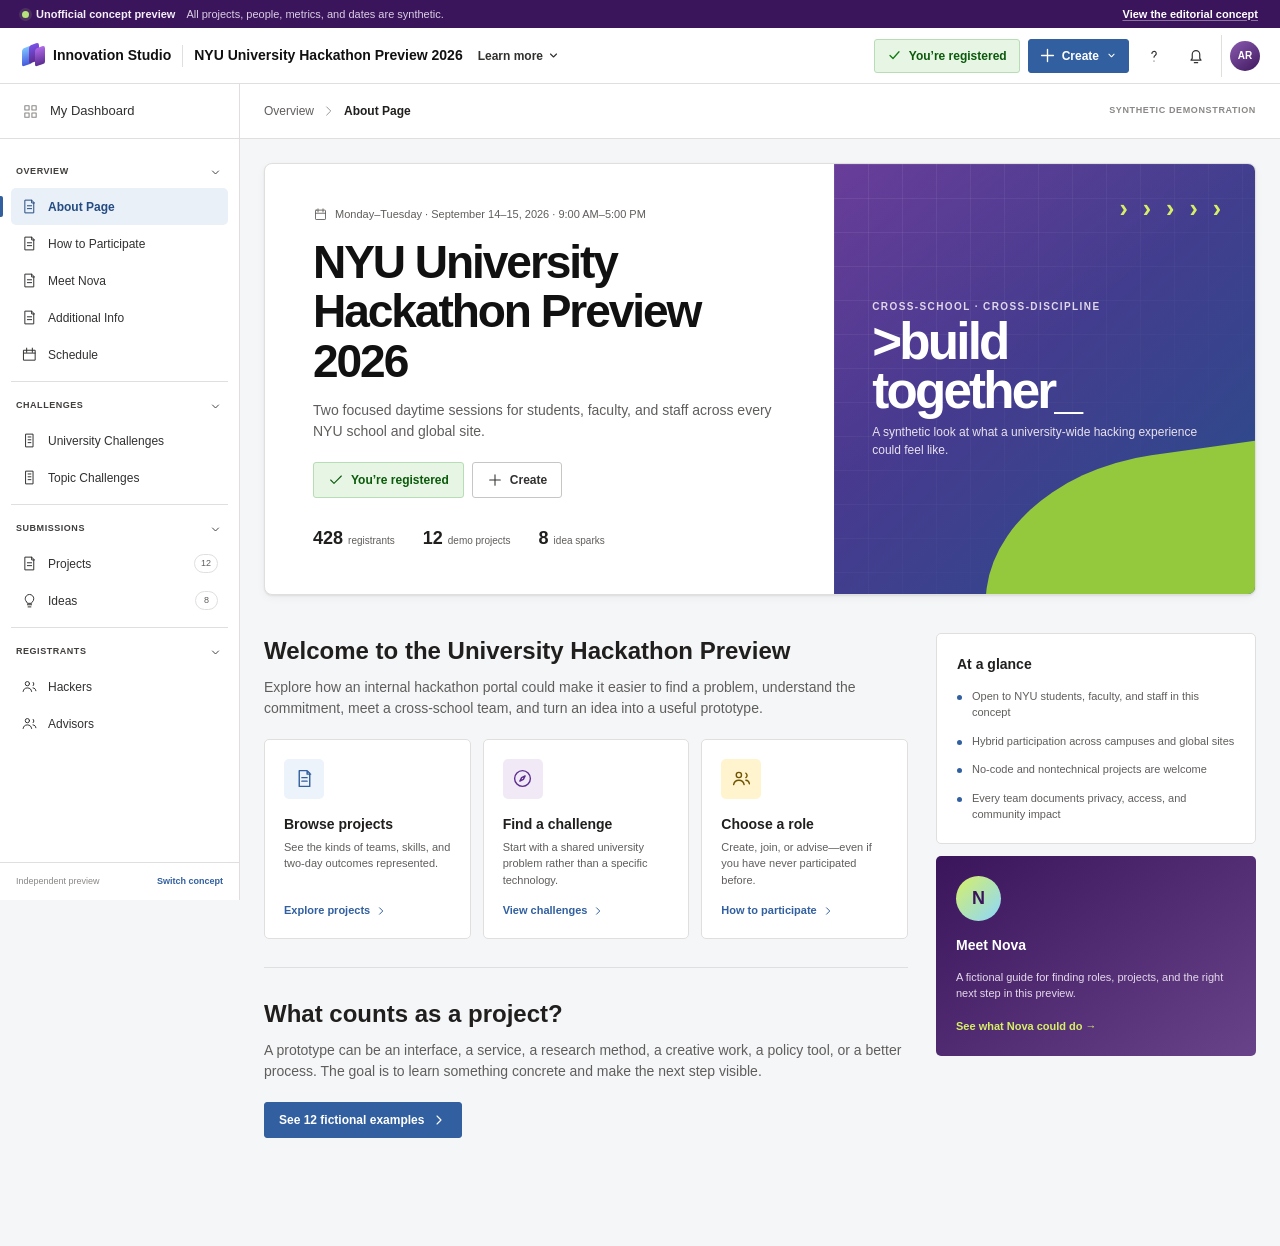
==== commit 4cd8e377: "Update schedule and project artwork Move the concept to Monday and Tuesday, September 14–15, 2026, w" ====
--- a/studio/index.html
+++ b/studio/index.html
@@ -19,10 +19,10 @@
       content="https://yorkerhodes3.github.io/nyu-violet-lab-preview/studio/"
     />
     <link rel="icon" href="../public/favicon.svg" type="image/svg+xml" />
-    <link rel="stylesheet" href="./portal.css" />
+    <link rel="stylesheet" href="./portal.css?v=20260904-4" />
     <title>NYU University Hackathon — Portal Concept</title>
-    <script src="../app.js" defer></script>
-    <script src="./portal.js" defer></script>
+    <script src="../app.js?v=20260904-4" defer></script>
+    <script src="./portal.js?v=20260904-4" defer></script>
   </head>
   <body>
     <a class="skip-link" href="#portal-content">Skip to content</a>
@@ -45,7 +45,7 @@
           <strong>Innovation Studio</strong>
         </a>
         <span class="header-divider" aria-hidden="true"></span>
-        <span class="event-title">NYU University Hackathon Preview 2027</span>
+        <span class="event-title">NYU University Hackathon Preview 2026</span>
         <button class="learn-menu" type="button">
           Learn more
           <svg viewBox="0 0 20 20" aria-hidden="true"><path d="m6 8 4 4 4-4" /></svg>
@@ -215,7 +215,7 @@
           <span class="create-options__icon">
             <svg viewBox="0 0 24 24" aria-hidden="true"><path d="M12 4v16M4 12h16" /></svg>
           </span>
-          <span><strong>New project</strong><small>Bring a weekend-sized problem and invite a team.</small></span>
+          <span><strong>New project</strong><small>Bring a focused two-day problem and invite a team.</small></span>
           <svg viewBox="0 0 24 24" aria-hidden="true"><path d="m9 18 6-6-6-6" /></svg>
         </button>
         <button type="button" data-create-type="idea">
--- a/studio/portal.css
+++ b/studio/portal.css
@@ -1304,52 +1304,65 @@
 
 .portal-project-card__art {
   position: relative;
-  height: 155px;
+  height: 164px;
   overflow: hidden;
   color: var(--art-ink);
   background: var(--art-bg);
 }
 
+.portal-project-card__image {
+  position: absolute;
+  inset: 0;
+  width: 100%;
+  height: 100%;
+  object-fit: cover;
+  transition: transform 260ms ease;
+}
+
+.portal-project-card:hover .portal-project-card__image {
+  transform: scale(1.025);
+}
+
 .portal-project-card__art::before {
   position: absolute;
+  z-index: 1;
   inset: 0;
-  background-image:
-    linear-gradient(rgba(255, 255, 255, 0.08) 1px, transparent 1px),
-    linear-gradient(90deg, rgba(255, 255, 255, 0.08) 1px, transparent 1px);
-  background-size: 25px 25px;
+  background: linear-gradient(180deg, transparent 48%, rgba(15, 8, 25, 0.74));
   content: "";
 }
 
 .portal-project-card__art::after {
-  position: absolute;
-  right: -44px;
-  bottom: -75px;
-  width: 175px;
-  height: 175px;
-  border: 30px solid var(--art-accent);
-  border-radius: 50%;
-  content: "";
+  content: none;
 }
 
 .portal-project-card__symbol {
   position: absolute;
-  z-index: 1;
-  top: 23px;
-  left: 22px;
-  max-width: calc(100% - 75px);
-  font-size: 46px;
+  z-index: 2;
+  bottom: 11px;
+  left: 12px;
+  display: inline-flex;
+  align-items: center;
+  max-width: calc(100% - 60px);
+  padding: 5px 8px;
+  background: rgba(25, 10, 37, 0.78);
+  border: 1px solid rgba(255, 255, 255, 0.22);
+  border-radius: 5px;
+  font-size: 14px;
   font-weight: 700;
-  letter-spacing: -0.06em;
+  letter-spacing: -0.03em;
   line-height: 1;
+  gap: 7px;
+  backdrop-filter: blur(6px);
 }
 
 .portal-project-card__symbol small {
   display: block;
-  margin-top: 8px;
   overflow: hidden;
-  font-size: 8px;
+  padding-left: 7px;
+  border-left: 1px solid rgba(255, 255, 255, 0.3);
+  font-size: 7px;
   font-weight: 700;
-  letter-spacing: 0.12em;
+  letter-spacing: 0.08em;
   text-overflow: ellipsis;
   text-transform: uppercase;
   white-space: nowrap;
@@ -1908,11 +1921,65 @@
   font-size: 11px;
 }
 
+.schedule-days {
+  display: grid;
+  max-width: 920px;
+  gap: 22px;
+}
+
+.schedule-day {
+  padding: 22px 24px 25px;
+  background: #fff;
+  border: 1px solid var(--line);
+  border-radius: 6px;
+  box-shadow: var(--shadow-sm);
+}
+
+.schedule-day__header {
+  display: flex;
+  align-items: center;
+  margin-bottom: 19px;
+  padding-bottom: 17px;
+  border-bottom: 1px solid var(--line);
+  gap: 13px;
+}
+
+.schedule-day__header > span {
+  display: grid;
+  width: 48px;
+  height: 48px;
+  flex: 0 0 48px;
+  color: #fff;
+  background: var(--blue);
+  border-radius: 50%;
+  font-size: 9px;
+  font-weight: 700;
+  text-transform: uppercase;
+  place-items: center;
+}
+
+.schedule-day:nth-child(2) .schedule-day__header > span {
+  background: var(--brand);
+}
+
+.schedule-day__header h2 {
+  margin: 0 0 2px;
+  color: var(--ink);
+  font-size: 17px;
+  font-weight: 600;
+}
+
+.schedule-day__header p {
+  margin: 0;
+  color: var(--muted);
+  font-size: 10px;
+  font-weight: 600;
+}
+
 .schedule-list {
   position: relative;
   display: grid;
-  max-width: 880px;
-  margin-top: 24px;
+  margin: 0;
   gap: 12px;
 }
 
@@ -1963,10 +2030,11 @@
   content: "";
 }
 
-.schedule-item__content h2 {
+.schedule-item__content h3 {
   margin: 0 0 3px;
   color: var(--ink);
   font-size: 13px;
+  font-weight: 600;
 }
 
 .schedule-item__content p {
@@ -2846,6 +2914,10 @@
     left: 12px;
   }
 
+  .schedule-day {
+    padding: 18px 16px 20px;
+  }
+
   .schedule-item {
     grid-template-columns: 1fr;
     padding-left: 34px;
